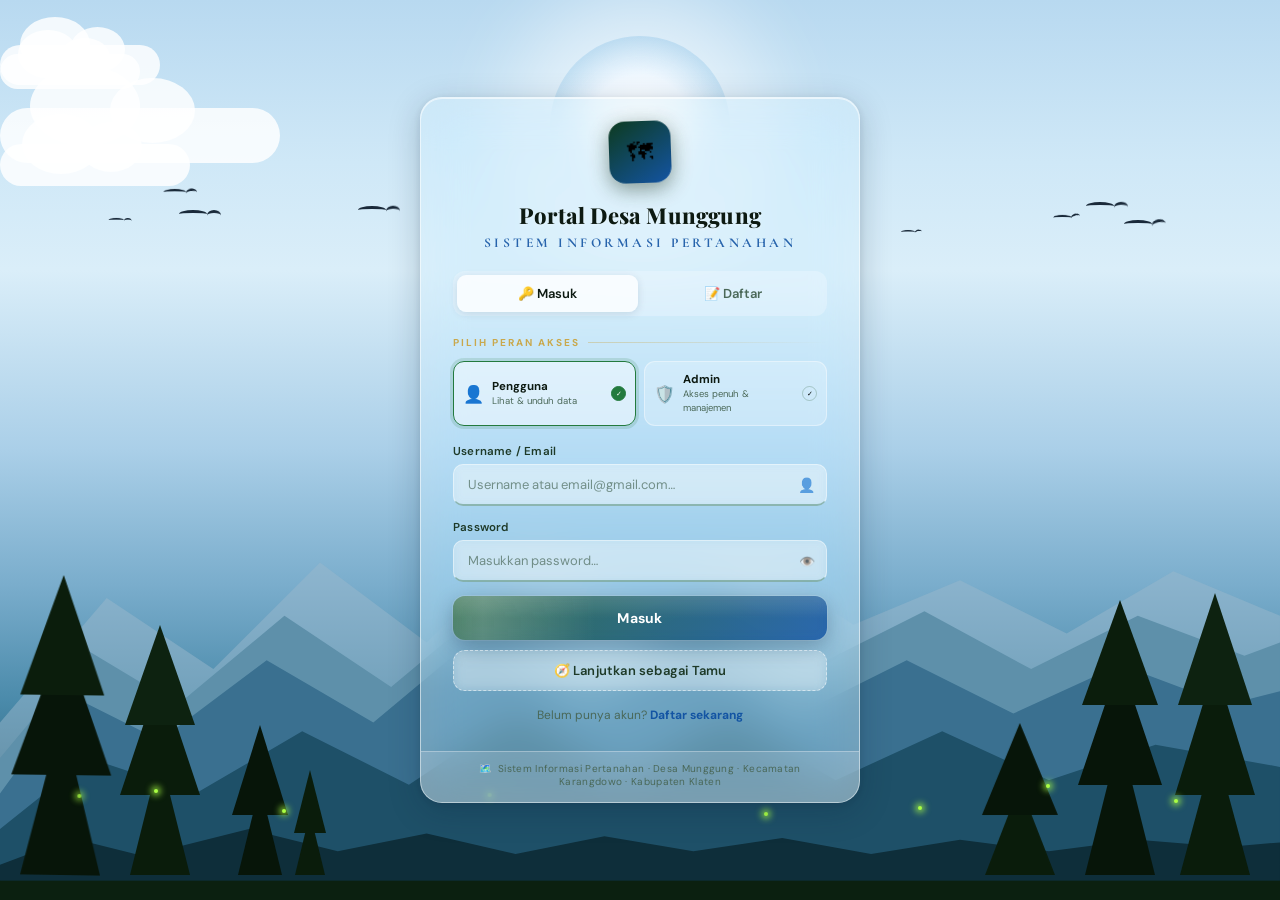
==== index.html @ 2604d6e1 "Add files via upload" ====
<!DOCTYPE html>
<html>
<head>
  <meta http-equiv="refresh" content="0; url=login.html">
  <link rel="icon" type="image/png" href="assets/web3.png">
</head>
<body>
  <a href="login.html">Klik di sini jika tidak redirect otomatis</a>
</body>
</html>
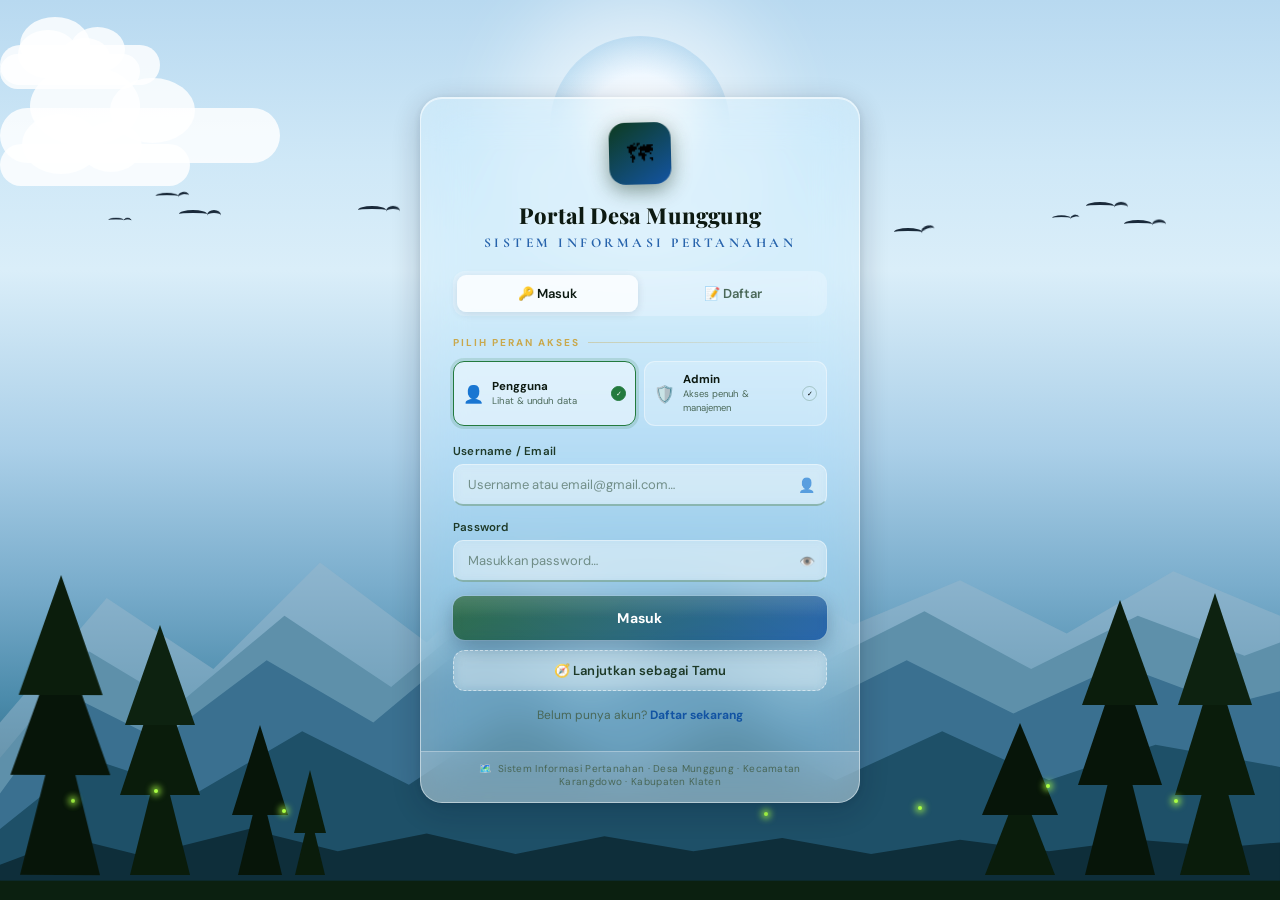
==== commit 3c385673: "Update index.html" ====
--- a/index.html
+++ b/index.html
@@ -1,10 +1,10 @@
 <!DOCTYPE html>
 <html>
 <head>
+  <link rel="icon" type="image/png" href="assets/web3.png">
   <meta http-equiv="refresh" content="0; url=login.html">
-  <link rel="icon" type="image/png" href="assets/web3.png">
 </head>
 <body>
   <a href="login.html">Klik di sini jika tidak redirect otomatis</a>
 </body>
-</html>+</html>
